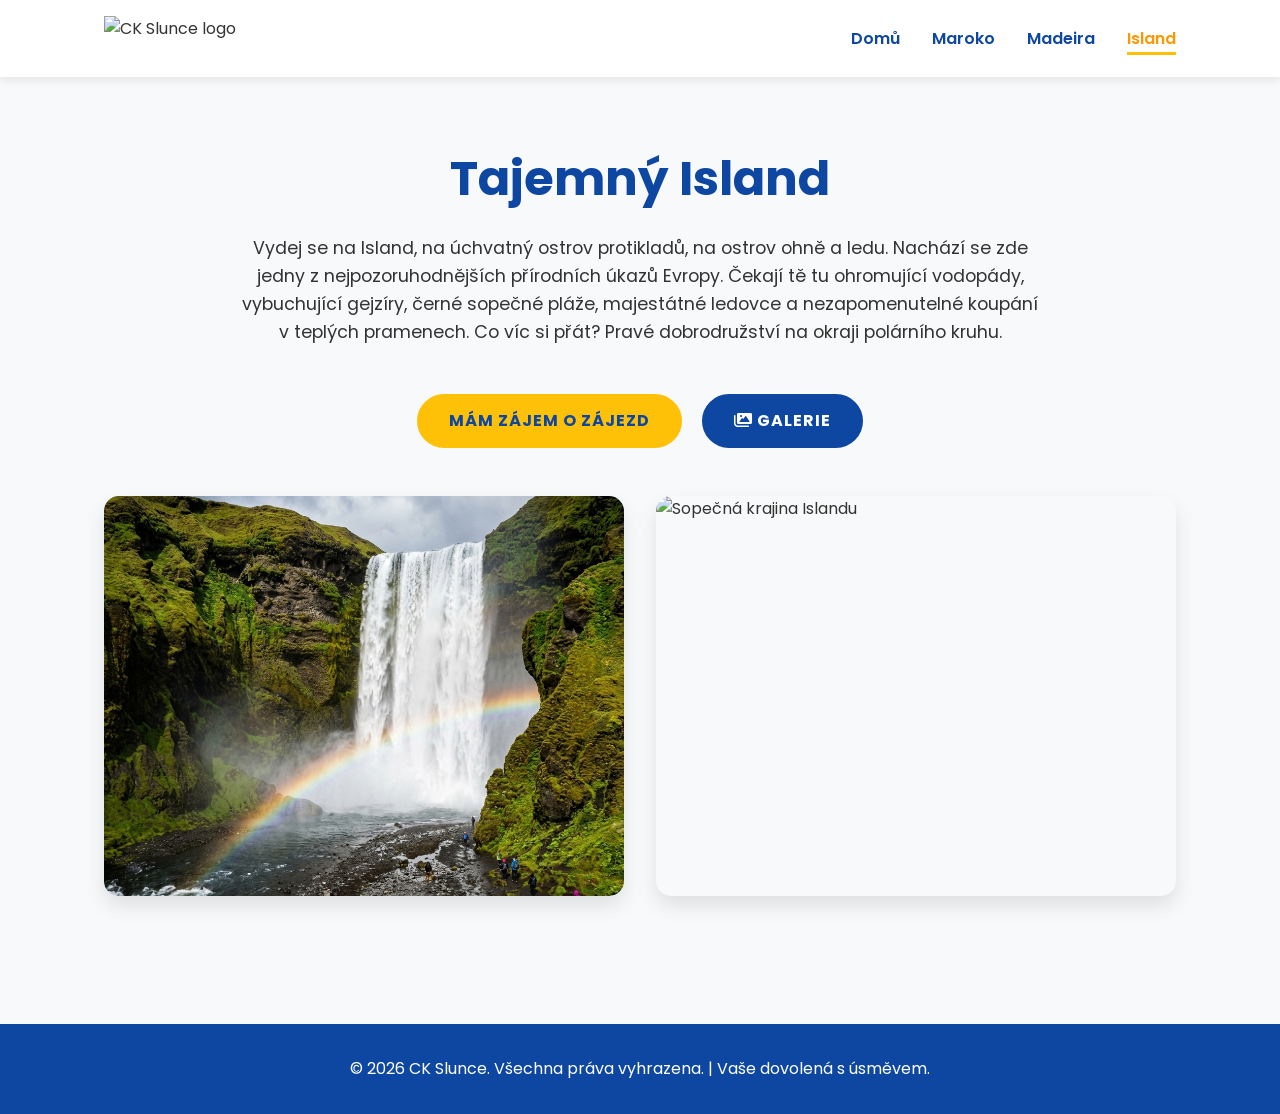
==== island.html @ e1917051 "terminy a popisky k cene" ====
<!DOCTYPE html>
<html lang="cs">

<head>
    <meta charset="UTF-8">
    <meta name="viewport" content="width=device-width, initial-scale=1.0">
    <title>Island | CK Slunce</title>
    <meta name="description"
        content="Zažijte drsnou a nádhernou přírodu Islandu s CK Slunce. Vodopády, ledovce a sopky.">
    <link rel="stylesheet" href="css/style.css">
    <link href="https://cdnjs.cloudflare.com/ajax/libs/font-awesome/6.0.0/css/all.min.css" rel="stylesheet">
</head>

<body>

    <header>
        <nav>
            <a href="index.html" class="logo">
                <img src="images/logo.png" alt="CK Slunce logo">
            </a>
            <ul class="nav-links">
                <li><a href="index.html">Domů</a></li>
                <li><a href="maroko.html">Maroko</a></li>
                <li><a href="madeira.html">Madeira</a></li>
                <li><a href="island.html" class="active">Island</a></li>
            </ul>
        </nav>
    </header>

    <main class="dest-page">
        <div class="dest-header">
            <h1>Tajemný Island</h1>
            <p class="dest-desc">Vydej se na Island, na úchvatný ostrov protikladů, na ostrov ohně a ledu. Nachází se
                zde jedny z nejpozoruhodnějších přírodních úkazů Evropy. Čekají tě tu ohromující vodopády, vybuchující
                gejzíry, černé sopečné pláže, majestátné ledovce a nezapomenutelné koupání v teplých pramenech. Co víc
                si přát? Pravé dobrodružství na okraji polárního kruhu.</p>
            <div class="dest-actions">
                <a href="#" id="open-modal-btn" class="btn">Mám zájem o zájezd</a>
                <a href="#" id="open-gallery-btn" class="btn btn-gallery"><i class="fas fa-images"></i> Galerie</a>
            </div>
        </div>

        <div class="gallery">
            <img src="images/island_1.jpg" alt="Nádherný vodopád na Islandu">
            <img src="https://images.unsplash.com/photo-1476610182048-b716b8518aae?auto=format&fit=crop&w=800&q=80"
                alt="Sopečná krajina Islandu">
        </div>
    </main>

    <!-- Modal Podrobnosti Zájezdu -->
    <div id="detail-modal" class="modal-overlay">
        <div class="modal-container">
            <button class="modal-close" id="close-modal-btn"><i class="fas fa-times"></i></button>

            <!-- VIEW 1: PODROBNOSTI ZÁJEZDU -->
            <div id="modal-details-view">
                <div class="modal-header">
                    <h2>Podrobnosti zájezdu: Island</h2>
                    <div class="modal-meta">
                        <div class="modal-meta-item">
                            <i class="far fa-calendar-alt"></i>
                            <span>15. 9. - 22. 9. 2026</span>
                        </div>
                        <div class="modal-meta-item">
                            <i class="far fa-clock"></i>
                            <span>8 dní / 7 nocí</span>
                        </div>
                        <div class="modal-meta-item">
                            <i class="fas fa-wallet"></i>
                            <span>27 000 Kč</span>
                        </div>
                        <div class="modal-meta-item">
                            <i class="far fa-calendar-alt"></i>
                            <span>22. 9. - 29. 9. 2026</span>
                        </div>
                        <div class="modal-meta-item">
                            <i class="far fa-clock"></i>
                            <span>8 dní / 7 nocí</span>
                        </div>
                        <div class="modal-meta-item">
                            <i class="fas fa-wallet"></i>
                            <span>27 000 Kč</span>
                        </div>
                    </div>
                </div>
                <div class="modal-body">
                    <h3>Co na zájezdu zažiješ</h3>
                    <ul class="program-highlights">
                        <li><i class="fas fa-compass"></i> Prozkoumej sopečné krátery, gejzíry a ledovcové laguny a
                            vydej se na výlet divokými fjordy nebo si pojď odpočinout v horkých pramenech.</li>
                        <li><i class="fas fa-tree"></i> Island je ostrov rozmanité a téměř nedotčené přírody. Ostrov
                            ledovců, sopek, fjordů, teplých pramenů, majestátných vodopádů i vysokých hor.</li>
                        <li><i class="fas fa-heart"></i> Island je možná drsný, možná přívětivý. Pro každého však
                            naprosto jedinečný.</li>
                        <li><i class="fas fa-mountain"></i> Islandská krajina patří mezi nejdramatičtější na světě. Na
                            vlastní oči uvidíš mohutné vodopády Gullfoss, Seljalandfoss a Skógafoss, projdeš se mezi
                            tektonickými deskami v národním parku Þingvellir nebo navštívíš slavný gejzír Strokkur,
                            který v pravidelných intervalech chrlí vodu do výšky několika desítek metrů. Nebude chybět
                            ani procházka po ledovci Solheimajokul nebo koupání v teplých pramenech uprostřed
                            majestátných hor.</li>
                        <li><i class="fas fa-city"></i> Hlavní město Islandu Reykjavík tě překvapí živým kulturním
                            životem a ikonickou architekturou, jako je kostel Hallgrímskirkja nebo moderní koncertní síň
                            Harpa.</li>
                        <li><i class="fas fa-users"></i> Prozkoumej Island s někým, kdo tu žil a zavede tě na místa, kam
                            ostatní nechodí. Pojď dále, pojď s námi.</li>
                    </ul>

                    <div class="price-info-container">
                        <div class="price-info-box included">
                            <h4><i class="fas fa-check-circle"></i> Je v ceně</h4>
                            <ul>
                                <li><i class="fas fa-check"></i> Ubytování na 7 nocí</li>
                                <li><i class="fas fa-check"></i> Doprava po ostrově</li>
                                <li><i class="fas fa-check"></i> Služby průvodce a řidiče</li>
                                <li><i class="fas fa-check"></i> Služby řidiče</li>
                                <li><i class="fas fa-check"></i> Tištěné materiály a další služby</li>
                            </ul>
                        </div>
                        <div class="price-info-box excluded">
                            <h4><i class="fas fa-times-circle"></i> Není v ceně</h4>
                            <ul>
                                <li><i class="fas fa-times"></i> Letenka zpáteční z Prahy (cca 15-17tis.Kč) nebo z
                                    Katovic (cca 5-7tis.Kč)</li>
                                <li><i class="fas fa-times"></i> Cestovní pojištění</li>
                                <li><i class="fas fa-times"></i> Strava</li>
                            </ul>
                        </div>
                    </div>


                </div>
            </div>
            <div class="modal-footer">
                <button class="btn btn-secondary" id="close-modal-btn-2">Zavřít</button>
                <button class="btn" id="open-form-btn">Nezávazně poptat</button>
            </div>
        </div>

        <!-- VIEW 2: INQUIRY FORM (Odesílá email přes FormSubmit) -->
        <div id="modal-form-view" style="display: none;">
            <div class="modal-header">
                <h2>Nezávazná poptávka</h2>
                <p class="form-intro">Vyplňte údaje níže. Po odeslání obdržíte potvrzení a my se vám ozveme zpět.
                </p>
            </div>
            <div class="modal-body">
                <!-- Zde změňte 'vas-email@domena.cz' na váš skutečný e-mail -->
                <form action="https://formsubmit.co/tomasphotoall@gmail.com" method="POST" class="inquiry-form">
                    <!-- Konfigurace FormSubmit -->
                    <input type="hidden" name="_subject" value="Nová poptávka: Tajemný Island">
                    <input type="hidden" name="_captcha" value="false">
                    <input type="hidden" name="_template" value="table">
                    <input type="text" name="_honey" style="display:none !important" tabindex="-1" autocomplete="off">
                    <!-- Honeypot Spam ochrana -->

                    <div class="form-group">
                        <label for="dest-name">Vybraný zájezd</label>
                        <input type="text" id="dest-name" name="Zájezd" value="Tajemný Island" readonly>
                    </div>

                    <div class="form-row">
                        <div class="form-group">
                            <label for="client-name">Jméno a příjmení *</label>
                            <input type="text" id="client-name" name="Jméno a příjmení" required
                                placeholder="Např. Jan Novák">
                        </div>
                        <div class="form-group">
                            <label for="client-email">E-mailová adresa *</label>
                            <input type="email" id="client-email" name="Email" required
                                placeholder="Např. jan.novak@email.cz">
                        </div>
                    </div>

                    <div class="form-row">
                        <div class="form-group">
                            <label for="client-phone">Telefonní číslo *</label>
                            <input type="tel" id="client-phone" name="Telefon" required
                                placeholder="Např. +420 123 456 789">
                        </div>
                        <div class="form-group">
                            <label for="client-travelers">Počet cestujících *</label>
                            <input type="number" id="client-travelers" name="Počet osob" min="1" value="2" required>
                        </div>
                    </div>

                    <div class="form-group">
                        <label for="client-message">Poznámka / doplňující dotazy</label>
                        <textarea id="client-message" name="Poznámka" rows="4"
                            placeholder="Máte zájem o konkrétní termín, stravu nebo jiné požadavky?"></textarea>
                    </div>

                    <div class="form-actions">
                        <button type="button" class="btn btn-secondary" id="back-to-details-btn">Zpět na
                            program</button>
                        <button type="submit" class="btn">Odeslat poptávku</button>
                    </div>
                </form>
            </div>
        </div>

    </div>
    </div>

    <footer>
        <p>&copy; 2026 CK Slunce. Všechna práva vyhrazena. | Vaše dovolená s úsměvem.</p>
    </footer>

    <script>
        const openModalBtn = document.getElementById('open-modal-btn');
        const closeModalBtn = document.getElementById('close-modal-btn');
        const closeModalBtn2 = document.getElementById('close-modal-btn-2');
        const modal = document.getElementById('detail-modal');

        // Form transition elements
        const openFormBtn = document.getElementById('open-form-btn');
        const backToDetailsBtn = document.getElementById('back-to-details-btn');
        const modalDetailsView = document.getElementById('modal-details-view');
        const modalFormView = document.getElementById('modal-form-view');

        openModalBtn.addEventListener('click', (e) => {
            e.preventDefault();
            // Reset to details view when opening
            modalDetailsView.style.display = 'block';
            modalFormView.style.display = 'none';
            modal.classList.add('active');
            document.body.classList.add('modal-open');
        });

        const closeModal = () => {
            modal.classList.remove('active');
            document.body.classList.remove('modal-open');
        };

        closeModalBtn.addEventListener('click', closeModal);
        closeModalBtn2.addEventListener('click', closeModal);

        // Transition from Details to Form
        openFormBtn.addEventListener('click', () => {
            modalDetailsView.style.display = 'none';
            modalFormView.style.display = 'block';
            // Scroll modal to top so user sees the form title
            document.querySelector('.modal-container').scrollTop = 0;
        });

        // Transition from Form back to Details
        backToDetailsBtn.addEventListener('click', () => {
            modalFormView.style.display = 'none';
            modalDetailsView.style.display = 'block';
            document.querySelector('.modal-container').scrollTop = 0;
        });

        // Close modal on click outside
        modal.addEventListener('click', (e) => {
            if (e.target === modal) {
                closeModal();
            }
        });

        // Close modal on Escape key
        document.addEventListener('keydown', (e) => {
            if (e.key === 'Escape' && modal.classList.contains('active')) {
                closeModal();
            }
        });
    </script>
    <script>
        window.galleryImages = [
            { src: 'images/Island/vodopád Skogarfoss.jpg', caption: 'Majestátní vodopád Skógafoss' },
            { src: 'images/Island/Arnastapi.jpg', caption: 'Malebný přístav Arnarstapi' },
            { src: 'images/Island/Duhové hory.jpg', caption: 'Duhové hory Landmannalaugar' },
            { src: 'images/Island/Geysir Strokkur.jpg', caption: 'Aktivní gejzír Strokkur' },
            { src: 'images/Island/Ledovec Solheimajokul.jpg', caption: 'Ledovcový splaz Sólheimajökull' },
            { src: 'images/Island/Reykajadalur.jpg', caption: 'Horké prameny v údolí Reykjadalur' },
            { src: 'images/Island/Teplá řeka Reykjadalur.jpg', caption: 'Koupání v teplé řece Reykjadalur' }
        ];
    </script>
    <script src="js/lightbox.js"></script>
</body>

</html>
---- css/style.css ----
@import url('https://fonts.googleapis.com/css2?family=Poppins:wght@300;400;600;700&display=swap');

:root {
    --primary-color: #FFC107; /* Slunečná žlutá */
    --primary-dark: #FF9800; /* Tmavší žlutá/oranžová */
    --secondary-color: #0D47A1; /* Tmavě modrá */
    --secondary-light: #1976D2; /* Světlejší modrá */
    --text-color: #333333;
    --text-light: #777777;
    --bg-color: #F8F9FA;
    --white: #FFFFFF;
    --transition: all 0.3s ease;
    --shadow: 0 10px 20px rgba(0,0,0,0.1);
}

* {
    margin: 0;
    padding: 0;
    box-sizing: border-box;
}

body {
    font-family: 'Poppins', sans-serif;
    color: var(--text-color);
    background-color: var(--bg-color);
    line-height: 1.6;
}

a {
    text-decoration: none;
    color: inherit;
}

/* Header & Navigation */
header {
    background-color: var(--white);
    box-shadow: 0 2px 10px rgba(0,0,0,0.1);
    position: sticky;
    top: 0;
    z-index: 1000;
}

nav {
    display: flex;
    justify-content: space-between;
    align-items: center;
    padding: 1rem 5%;
    max-width: 1200px;
    margin: 0 auto;
}

.logo {
    display: flex;
    align-items: center;
}

.logo img {
    height: 45px;
    width: auto;
    display: block;
    transition: var(--transition);
}

.logo:hover img {
    transform: scale(1.03);
}

.nav-links {
    list-style: none;
    display: flex;
    gap: 2rem;
}

.nav-links a {
    font-weight: 600;
    color: var(--secondary-color);
    transition: var(--transition);
    position: relative;
    padding-bottom: 5px;
}

.nav-links a::after {
    content: '';
    position: absolute;
    width: 0;
    height: 3px;
    background-color: var(--primary-color);
    bottom: 0;
    left: 0;
    transition: var(--transition);
}

.nav-links a:hover::after, .nav-links a.active::after {
    width: 100%;
}

.nav-links a:hover, .nav-links a.active {
    color: var(--primary-dark);
}

/* Hero Section */
.hero {
    height: 80vh;
    background-size: cover;
    background-position: center;
    position: relative;
    display: flex;
    align-items: center;
    justify-content: center;
    text-align: center;
    color: var(--white);
}

.hero::before {
    content: '';
    position: absolute;
    top: 0;
    left: 0;
    width: 100%;
    height: 100%;
    background: rgba(13, 71, 161, 0.4);
}

.hero-content {
    position: relative;
    z-index: 1;
    max-width: 800px;
    padding: 2rem;
}

.hero h1 {
    font-size: 4rem;
    font-weight: 700;
    margin-bottom: 1rem;
    text-shadow: 2px 2px 4px rgba(0,0,0,0.5);
}

.hero h1 span {
    color: var(--primary-color);
}

.hero p {
    font-size: 1.2rem;
    margin-bottom: 2rem;
    text-shadow: 1px 1px 3px rgba(0,0,0,0.5);
}

.btn {
    display: inline-block;
    padding: 12px 30px;
    background-color: var(--primary-color);
    color: var(--secondary-color);
    border-radius: 30px;
    font-weight: 700;
    text-transform: uppercase;
    letter-spacing: 1px;
    transition: var(--transition);
    border: 2px solid var(--primary-color);
}

.btn:hover {
    background-color: transparent;
    color: var(--primary-color);
}

/* Destinations Grid (Home) */
.destinations {
    padding: 5rem 5%;
    max-width: 1200px;
    margin: 0 auto;
}

.section-title {
    text-align: center;
    font-size: 2.5rem;
    color: var(--secondary-color);
    margin-bottom: 3rem;
    position: relative;
}

.section-title::after {
    content: '';
    display: block;
    width: 60px;
    height: 4px;
    background-color: var(--primary-color);
    margin: 10px auto 0;
    border-radius: 2px;
}

.grid {
    display: grid;
    grid-template-columns: repeat(auto-fit, minmax(300px, 1fr));
    gap: 2rem;
}

.card {
    background: var(--white);
    border-radius: 15px;
    overflow: hidden;
    box-shadow: var(--shadow);
    transition: var(--transition);
    cursor: pointer;
}

.card:hover {
    transform: translateY(-10px);
    box-shadow: 0 15px 30px rgba(0,0,0,0.2);
}

.card-img {
    height: 250px;
    overflow: hidden;
}

.card-img img {
    width: 100%;
    height: 100%;
    object-fit: cover;
    transition: transform 0.5s ease;
}

.card:hover .card-img img {
    transform: scale(1.1);
}

.card-content {
    padding: 1.5rem;
    text-align: center;
}

.card-content h3 {
    font-size: 1.5rem;
    color: var(--secondary-color);
    margin-bottom: 10px;
}

.card-content p {
    color: var(--text-light);
    margin-bottom: 15px;
}

.card-btn {
    display: inline-block;
    color: var(--secondary-light);
    font-weight: 600;
    transition: var(--transition);
}

.card-btn:hover {
    color: var(--primary-dark);
}

/* Destination Pages Specific */
.dest-page {
    padding: 4rem 5%;
    max-width: 1200px;
    margin: 0 auto;
}

.dest-header {
    text-align: center;
    margin-bottom: 3rem;
}

.dest-header h1 {
    font-size: 3rem;
    color: var(--secondary-color);
    margin-bottom: 1rem;
}

.dest-desc {
    font-size: 1.1rem;
    color: var(--text-color);
    max-width: 800px;
    margin: 0 auto 3rem;
    text-align: center;
}

.gallery {
    display: grid;
    grid-template-columns: repeat(auto-fit, minmax(400px, 1fr));
    gap: 2rem;
}

.gallery img {
    width: 100%;
    height: 400px;
    object-fit: cover;
    border-radius: 15px;
    box-shadow: var(--shadow);
    transition: var(--transition);
}

.gallery img:hover {
    transform: scale(1.02);
}

/* Footer */
footer {
    background-color: var(--secondary-color);
    color: var(--white);
    text-align: center;
    padding: 2rem 5%;
    margin-top: 4rem;
}

/* Modal Popup styles */
.modal-overlay {
    position: fixed;
    top: 0;
    left: 0;
    width: 100%;
    height: 100%;
    background: rgba(13, 71, 161, 0.4);
    backdrop-filter: blur(8px);
    -webkit-backdrop-filter: blur(8px);
    display: flex;
    justify-content: center;
    align-items: center;
    z-index: 2000;
    opacity: 0;
    pointer-events: none;
    transition: opacity 0.4s ease;
}

.modal-overlay.active {
    opacity: 1;
    pointer-events: all;
}

.modal-container {
    background: var(--white);
    width: 90%;
    max-width: 800px;
    max-height: 85vh;
    border-radius: 20px;
    box-shadow: 0 20px 50px rgba(13, 71, 161, 0.15);
    overflow-y: auto;
    position: relative;
    transform: scale(0.9) translateY(20px);
    transition: transform 0.4s cubic-bezier(0.165, 0.84, 0.44, 1);
    padding: 2.5rem;
}

.modal-overlay.active .modal-container {
    transform: scale(1) translateY(0);
}

.modal-close {
    position: absolute;
    top: 1.5rem;
    right: 1.5rem;
    font-size: 1.5rem;
    color: var(--text-light);
    cursor: pointer;
    transition: var(--transition);
    border: none;
    background: transparent;
    width: 40px;
    height: 40px;
    border-radius: 50%;
    display: flex;
    align-items: center;
    justify-content: center;
    background: var(--bg-color);
}

.modal-close:hover {
    color: var(--secondary-color);
    background: var(--primary-color);
    transform: rotate(90deg);
}

.modal-header {
    margin-bottom: 2rem;
    border-bottom: 2px solid var(--bg-color);
    padding-bottom: 1.5rem;
}

.modal-header h2 {
    color: var(--secondary-color);
    font-size: 2.2rem;
    font-weight: 700;
}

.modal-meta {
    display: flex;
    flex-wrap: wrap;
    gap: 1.5rem;
    margin-top: 1rem;
    font-size: 1.05rem;
}

.modal-meta-item {
    display: flex;
    align-items: center;
    gap: 10px;
    font-weight: 600;
    color: var(--secondary-light);
    background: rgba(25, 118, 210, 0.05);
    padding: 6px 16px;
    border-radius: 20px;
}

.modal-meta-item i {
    color: var(--primary-dark);
}

.modal-body {
    display: flex;
    flex-direction: column;
    gap: 1.5rem;
}

.modal-body h3 {
    color: var(--secondary-color);
    font-size: 1.4rem;
    border-left: 4px solid var(--primary-color);
    padding-left: 10px;
    margin-top: 0.5rem;
}

.program-timeline {
    position: relative;
    border-left: 2px solid rgba(25, 118, 210, 0.2);
    padding-left: 2rem;
    margin-left: 10px;
    margin-top: 1.5rem;
}

.program-day {
    position: relative;
    margin-bottom: 2rem;
}

.program-day:last-child {
    margin-bottom: 0;
}

.program-day::before {
    content: '';
    position: absolute;
    left: calc(-2rem - 7px);
    top: 6px;
    width: 12px;
    height: 12px;
    border-radius: 50%;
    background-color: var(--primary-color);
    border: 3px solid var(--white);
    box-shadow: 0 0 0 3px var(--secondary-light);
    transition: var(--transition);
}

.program-day:hover::before {
    background-color: var(--secondary-color);
    box-shadow: 0 0 0 3px var(--primary-color);
}

.program-day h4 {
    font-size: 1.15rem;
    color: var(--secondary-color);
    margin-bottom: 6px;
}

.program-day p {
    color: var(--text-color);
    font-size: 0.95rem;
}

.modal-footer {
    margin-top: 2.5rem;
    display: flex;
    justify-content: flex-end;
    gap: 1rem;
    border-top: 2px solid var(--bg-color);
    padding-top: 1.5rem;
}

/* Prevent scrolling when modal is open */
body.modal-open {
    overflow: hidden;
}

/* Form styles inside modal */
.inquiry-form {
    margin-top: 0.5rem;
    display: flex;
    flex-direction: column;
    gap: 1.2rem;
}

.form-intro {
    font-size: 0.95rem;
    color: var(--text-light);
    margin-bottom: 0.5rem;
}

.form-group {
    display: flex;
    flex-direction: column;
    gap: 6px;
}

.form-group label {
    font-size: 0.9rem;
    font-weight: 600;
    color: var(--secondary-color);
}

.form-group input, 
.form-group textarea {
    padding: 12px 16px;
    border: 1.5px solid rgba(13, 71, 161, 0.15);
    border-radius: 10px;
    font-family: inherit;
    font-size: 0.95rem;
    color: var(--text-color);
    background-color: var(--bg-color);
    transition: var(--transition);
    width: 100%;
}

.form-group input[readonly] {
    background-color: rgba(25, 118, 210, 0.05);
    border-color: rgba(25, 118, 210, 0.1);
    color: var(--secondary-color);
    font-weight: 600;
    cursor: not-allowed;
}

.form-group input:focus, 
.form-group textarea:focus {
    outline: none;
    border-color: var(--secondary-light);
    background-color: var(--white);
    box-shadow: 0 0 0 3px rgba(25, 118, 210, 0.15);
}

.form-row {
    display: grid;
    grid-template-columns: 1fr 1fr;
    gap: 1.2rem;
}

.form-actions {
    display: flex;
    justify-content: flex-end;
    gap: 1rem;
    margin-top: 1rem;
    border-top: 2px solid var(--bg-color);
    padding-top: 1.5rem;
}

.btn-secondary {
    background-color: transparent !important;
    color: var(--secondary-color) !important;
    border-color: var(--secondary-color) !important;
}

.btn-secondary:hover {
    background-color: var(--bg-color) !important;
}

@media (max-width: 600px) {
    .form-row {
        grid-template-columns: 1fr;
        gap: 1.2rem;
    }
}

/* Responsive */
@media (max-width: 768px) {
    .nav-links {
        display: none; /* Pro jednoduchost skryjeme na malých mobilech, nebo by se dělalo hamburger menu */
    }
    .hero h1 {
        font-size: 2.5rem;
    }
    .gallery {
        grid-template-columns: 1fr;
    }
    .modal-container {
        padding: 1.5rem;
        width: 95%;
    }
    .modal-header h2 {
        font-size: 1.8rem;
    }
    .modal-meta {
        gap: 0.8rem;
    }
    .modal-meta-item {
        font-size: 0.9rem;
        padding: 4px 12px;
    }
}

/* Destination actions layout */
.dest-actions {
    display: flex;
    justify-content: center;
    gap: 1.2rem;
    flex-wrap: wrap;
    margin-top: 1.5rem;
}

.btn-gallery {
    background-color: var(--secondary-color) !important;
    color: var(--white) !important;
    border-color: var(--secondary-color) !important;
}

.btn-gallery:hover {
    background-color: transparent !important;
    color: var(--secondary-color) !important;
}

/* Lightbox styles */
.lightbox-overlay {
    position: fixed;
    top: 0;
    left: 0;
    width: 100%;
    height: 100%;
    background: rgba(0, 0, 0, 0.95);
    backdrop-filter: blur(10px);
    -webkit-backdrop-filter: blur(10px);
    display: flex;
    justify-content: center;
    align-items: center;
    z-index: 3000;
    opacity: 0;
    pointer-events: none;
    transition: opacity 0.4s ease;
}

.lightbox-overlay.active {
    opacity: 1;
    pointer-events: all;
}

.lightbox-content {
    position: relative;
    max-width: 85%;
    max-height: 80vh;
    display: flex;
    flex-direction: column;
    align-items: center;
    justify-content: center;
}

.lightbox-content img {
    max-width: 100%;
    max-height: 75vh;
    object-fit: contain;
    border-radius: 8px;
    box-shadow: 0 10px 30px rgba(0, 0, 0, 0.5);
    user-select: none;
    -webkit-user-drag: none;
}

.lightbox-caption {
    color: var(--white);
    margin-top: 15px;
    font-size: 1.1rem;
    font-weight: 500;
    text-align: center;
    text-shadow: 1px 1px 3px rgba(0, 0, 0, 0.8);
}

.lightbox-counter {
    color: rgba(255, 255, 255, 0.6);
    font-size: 0.9rem;
    margin-top: 5px;
}

/* Lightbox Controls */
.lightbox-close,
.lightbox-prev,
.lightbox-next {
    position: absolute;
    background: rgba(255, 255, 255, 0.1);
    border: none;
    color: var(--white);
    cursor: pointer;
    display: flex;
    align-items: center;
    justify-content: center;
    border-radius: 50%;
    transition: var(--transition);
    z-index: 3100;
}

.lightbox-close:hover,
.lightbox-prev:hover,
.lightbox-next:hover {
    background: var(--primary-color) !important;
    color: var(--secondary-color) !important;
}

.lightbox-close {
    top: 2rem;
    right: 2rem;
    width: 50px;
    height: 50px;
    font-size: 1.5rem;
}

.lightbox-prev {
    left: 2rem;
    width: 60px;
    height: 60px;
    font-size: 1.8rem;
}

.lightbox-next {
    right: 2rem;
    width: 60px;
    height: 60px;
    font-size: 1.8rem;
}

/* Responsive lightbox controls for smaller screens */
@media (max-width: 768px) {
    .lightbox-prev {
        left: 0.5rem;
        width: 45px;
        height: 45px;
        font-size: 1.2rem;
    }
    .lightbox-next {
        right: 0.5rem;
        width: 45px;
        height: 45px;
        font-size: 1.2rem;
    }
    .lightbox-close {
        top: 1rem;
        right: 1rem;
        width: 40px;
        height: 40px;
        font-size: 1.1rem;
    }
}

/* Program highlights list */
.program-highlights {
    list-style: none;
    display: flex;
    flex-direction: column;
    gap: 12px;
    margin-top: 1rem;
    padding-left: 0;
}

.program-highlights li {
    display: flex;
    align-items: flex-start;
    gap: 12px;
    font-size: 1rem;
    line-height: 1.55;
}

.program-highlights li i {
    color: var(--primary-dark);
    margin-top: 4px;
    font-size: 1.1rem;
    flex-shrink: 0;
}

/* Pricing Info styling (Included / Excluded) */
.price-info-container {
    display: grid;
    grid-template-columns: 1fr 1fr;
    gap: 1.5rem;
    margin-top: 1.8rem;
}

.price-info-box {
    padding: 1.5rem;
    border-radius: 12px;
    background: var(--bg-color);
    box-shadow: 0 4px 6px rgba(0, 0, 0, 0.02);
}

.price-info-box.included {
    border-left: 5px solid #2e7d32; /* Rich Green */
}

.price-info-box.excluded {
    border-left: 5px solid #d32f2f; /* Rich Red */
}

.price-info-box h4 {
    color: var(--secondary-color);
    font-size: 1.15rem;
    margin-bottom: 1rem;
    display: flex;
    align-items: center;
    gap: 10px;
}

.price-info-box.included h4 i {
    color: #2e7d32;
}

.price-info-box.excluded h4 i {
    color: #d32f2f;
}

.price-info-box ul {
    list-style: none;
    display: flex;
    flex-direction: column;
    gap: 10px;
    padding-left: 0;
}

.price-info-box ul li {
    display: flex;
    align-items: flex-start;
    gap: 10px;
    font-size: 0.95rem;
    color: var(--text-color);
}

.price-info-box ul li i {
    margin-top: 3px;
    font-size: 1rem;
    flex-shrink: 0;
}

.price-info-box.included ul li i {
    color: #2e7d32;
}

.price-info-box.excluded ul li i {
    color: #d32f2f;
}

@media (max-width: 650px) {
    .price-info-container {
        grid-template-columns: 1fr;
        gap: 1.2rem;
    }
}
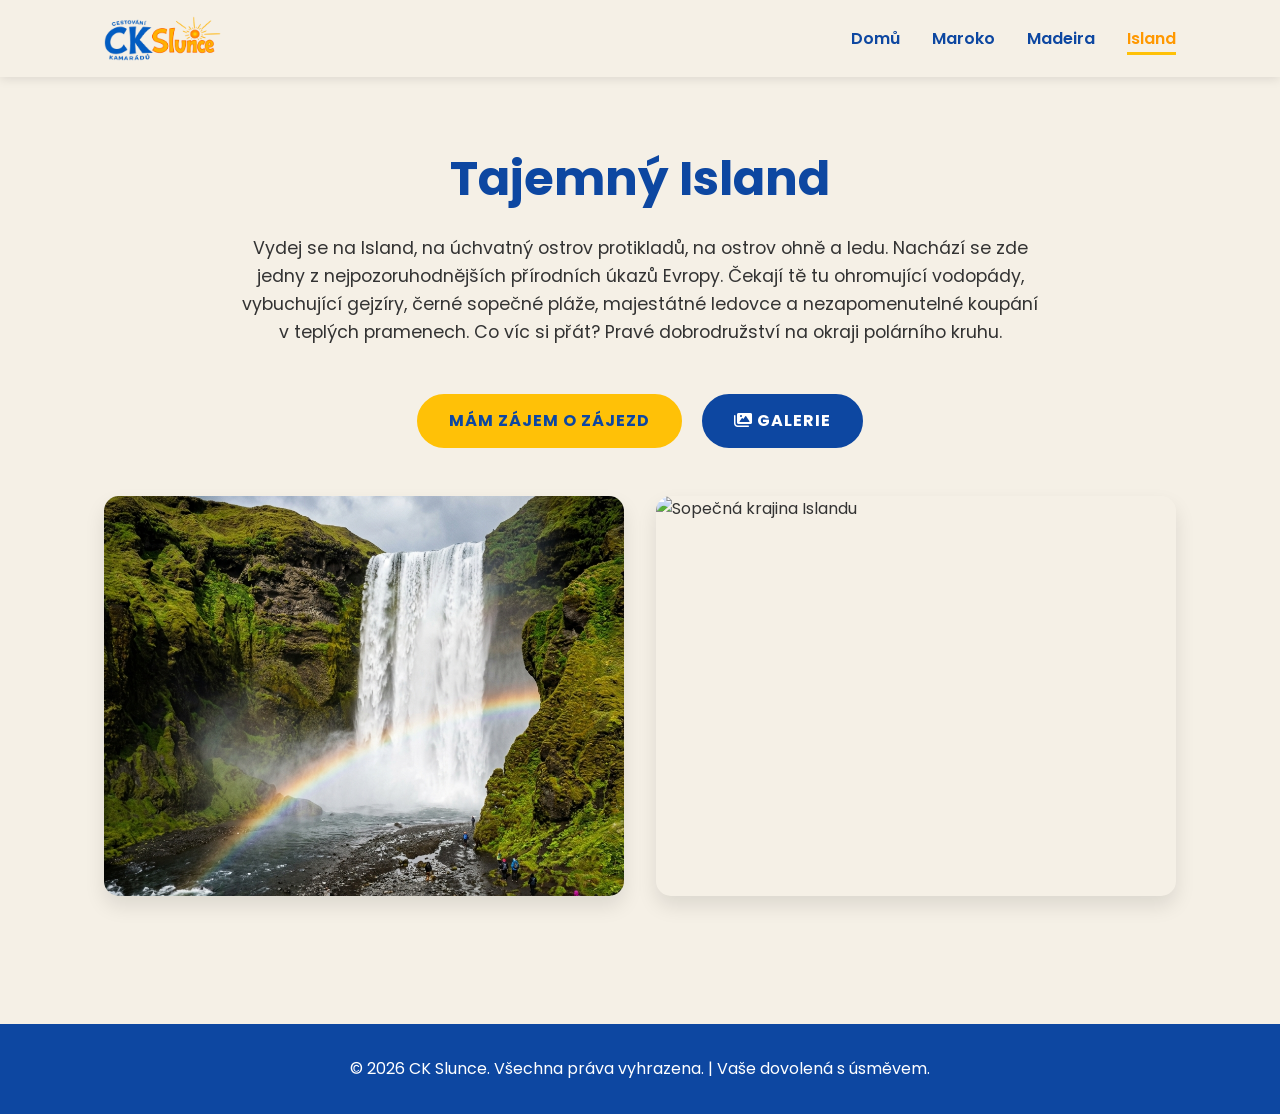
==== commit f54c100b: "transparent logo na zbylych strankach" ====
--- a/island.html
+++ b/island.html
@@ -16,7 +16,7 @@
     <header>
         <nav>
             <a href="index.html" class="logo">
-                <img src="images/logo.png" alt="CK Slunce logo">
+                <img src="images/logo_transparent.png" alt="CK Slunce logo">
             </a>
             <ul class="nav-links">
                 <li><a href="index.html">Domů</a></li>
--- a/css/style.css
+++ b/css/style.css
@@ -1,16 +1,21 @@
 @import url('https://fonts.googleapis.com/css2?family=Poppins:wght@300;400;600;700&display=swap');
 
 :root {
-    --primary-color: #FFC107; /* Slunečná žlutá */
-    --primary-dark: #FF9800; /* Tmavší žlutá/oranžová */
-    --secondary-color: #0D47A1; /* Tmavě modrá */
-    --secondary-light: #1976D2; /* Světlejší modrá */
+    --primary-color: #FFC107;
+    /* Slunečná žlutá */
+    --primary-dark: #FF9800;
+    /* Tmavší žlutá/oranžová */
+    --secondary-color: #0D47A1;
+    /* Tmavě modrá */
+    --secondary-light: #1976D2;
+    /* Světlejší modrá */
     --text-color: #333333;
     --text-light: #777777;
-    --bg-color: #F8F9FA;
+    #--bg-color: #F8F9FA;
+    --bg-color: #f5f0e6;
     --white: #FFFFFF;
-    --transition: all 0.3s ease;
-    --shadow: 0 10px 20px rgba(0,0,0,0.1);
+    --bezova: #f5f0e6;
+    --shadow: 0 10px 20px rgba(0, 0, 0, 0.1);
 }
 
 * {
@@ -33,8 +38,8 @@
 
 /* Header & Navigation */
 header {
-    background-color: var(--white);
-    box-shadow: 0 2px 10px rgba(0,0,0,0.1);
+    background-color: var(--bezova);
+    box-shadow: 0 2px 10px rgba(0, 0, 0, 0.1);
     position: sticky;
     top: 0;
     z-index: 1000;
@@ -90,11 +95,13 @@
     transition: var(--transition);
 }
 
-.nav-links a:hover::after, .nav-links a.active::after {
+.nav-links a:hover::after,
+.nav-links a.active::after {
     width: 100%;
 }
 
-.nav-links a:hover, .nav-links a.active {
+.nav-links a:hover,
+.nav-links a.active {
     color: var(--primary-dark);
 }
 
@@ -118,8 +125,9 @@
     left: 0;
     width: 100%;
     height: 100%;
-    background: rgba(13, 71, 161, 0.4);
-}
+    background: rgba(13, 71, 161, -0.6);
+}
+
 
 .hero-content {
     position: relative;
@@ -132,7 +140,8 @@
     font-size: 4rem;
     font-weight: 700;
     margin-bottom: 1rem;
-    text-shadow: 2px 2px 4px rgba(0,0,0,0.5);
+    # text-shadow: 2px 2px 4px rgba(0, 0, 0, 0.5);
+    text-shadow: 5px 5px 3px rgba(0, 0, 0, 0.5);
 }
 
 .hero h1 span {
@@ -142,7 +151,7 @@
 .hero p {
     font-size: 1.2rem;
     margin-bottom: 2rem;
-    text-shadow: 1px 1px 3px rgba(0,0,0,0.5);
+    text-shadow: 2px 2px 1px rgba(0, 0, 0, 0.5);
 }
 
 .btn {
@@ -205,7 +214,7 @@
 
 .card:hover {
     transform: translateY(-10px);
-    box-shadow: 0 15px 30px rgba(0,0,0,0.2);
+    box-shadow: 0 15px 30px rgba(0, 0, 0, 0.2);
 }
 
 .card-img {
@@ -508,7 +517,7 @@
     color: var(--secondary-color);
 }
 
-.form-group input, 
+.form-group input,
 .form-group textarea {
     padding: 12px 16px;
     border: 1.5px solid rgba(13, 71, 161, 0.15);
@@ -529,7 +538,7 @@
     cursor: not-allowed;
 }
 
-.form-group input:focus, 
+.form-group input:focus,
 .form-group textarea:focus {
     outline: none;
     border-color: var(--secondary-light);
@@ -572,24 +581,31 @@
 /* Responsive */
 @media (max-width: 768px) {
     .nav-links {
-        display: none; /* Pro jednoduchost skryjeme na malých mobilech, nebo by se dělalo hamburger menu */
-    }
+        display: none;
+        /* Pro jednoduchost skryjeme na malých mobilech, nebo by se dělalo hamburger menu */
+    }
+
     .hero h1 {
         font-size: 2.5rem;
     }
+
     .gallery {
         grid-template-columns: 1fr;
     }
+
     .modal-container {
         padding: 1.5rem;
         width: 95%;
     }
+
     .modal-header h2 {
         font-size: 1.8rem;
     }
+
     .modal-meta {
         gap: 0.8rem;
     }
+
     .modal-meta-item {
         font-size: 0.9rem;
         padding: 4px 12px;
@@ -729,12 +745,14 @@
         height: 45px;
         font-size: 1.2rem;
     }
+
     .lightbox-next {
         right: 0.5rem;
         width: 45px;
         height: 45px;
         font-size: 1.2rem;
     }
+
     .lightbox-close {
         top: 1rem;
         right: 1rem;
@@ -785,11 +803,13 @@
 }
 
 .price-info-box.included {
-    border-left: 5px solid #2e7d32; /* Rich Green */
+    border-left: 5px solid #2e7d32;
+    /* Rich Green */
 }
 
 .price-info-box.excluded {
-    border-left: 5px solid #d32f2f; /* Rich Red */
+    border-left: 5px solid #d32f2f;
+    /* Rich Red */
 }
 
 .price-info-box h4 {
@@ -844,4 +864,4 @@
         grid-template-columns: 1fr;
         gap: 1.2rem;
     }
-}
+}
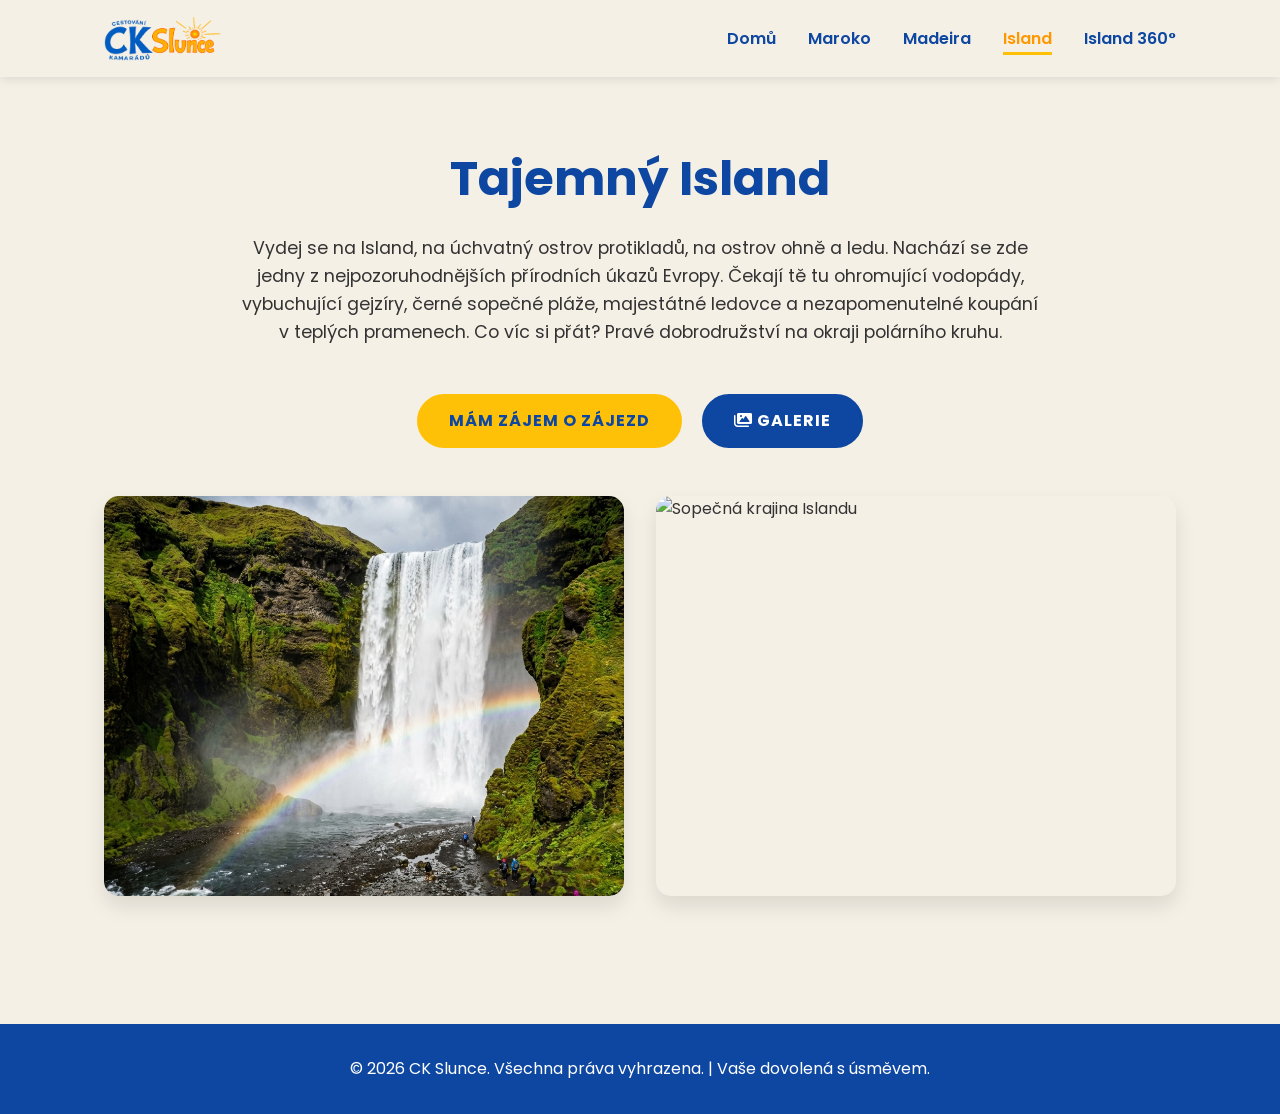
==== commit b819b0f1: "pridano Island360" ====
--- a/island.html
+++ b/island.html
@@ -23,7 +23,13 @@
                 <li><a href="maroko.html">Maroko</a></li>
                 <li><a href="madeira.html">Madeira</a></li>
                 <li><a href="island.html" class="active">Island</a></li>
+                <li><a href="island360.html">Island 360°</a></li>
             </ul>
+            <button class="menu-toggle" id="menu-toggle" aria-label="Menu" aria-expanded="false">
+                <span></span>
+                <span></span>
+                <span></span>
+            </button>
         </nav>
     </header>
 
@@ -129,12 +135,11 @@
 
 
                 </div>
-            </div>
-            <div class="modal-footer">
-                <button class="btn btn-secondary" id="close-modal-btn-2">Zavřít</button>
-                <button class="btn" id="open-form-btn">Nezávazně poptat</button>
-            </div>
-        </div>
+                <div class="modal-footer">
+                    <button class="btn btn-secondary" id="close-modal-btn-2">Zavřít</button>
+                    <button class="btn" id="open-form-btn">Nezávazně poptat</button>
+                </div>
+            </div>
 
         <!-- VIEW 2: INQUIRY FORM (Odesílá email přes FormSubmit) -->
         <div id="modal-form-view" style="display: none;">
@@ -145,7 +150,7 @@
             </div>
             <div class="modal-body">
                 <!-- Zde změňte 'vas-email@domena.cz' na váš skutečný e-mail -->
-                <form action="https://formsubmit.co/tomasphotoall@gmail.com" method="POST" class="inquiry-form">
+                <form action="https://formsubmit.co/ckslunce@gmail.com" method="POST" class="inquiry-form">
                     <!-- Konfigurace FormSubmit -->
                     <input type="hidden" name="_subject" value="Nová poptávka: Tajemný Island">
                     <input type="hidden" name="_captcha" value="false">
@@ -198,6 +203,20 @@
             </div>
         </div>
 
+        <!-- VIEW 3: SUCCESS MESSAGE -->
+        <div id="modal-success-view" style="display: none;">
+            <div class="modal-body" style="text-align: center; padding: 40px 20px;">
+                <div class="success-icon" style="margin: 0 auto 20px auto; display: flex; justify-content: center; align-items: center; width: 64px; height: 64px; background-color: rgba(46, 125, 50, 0.1); color: #2e7d32; border-radius: 50%;">
+                    <svg xmlns="http://www.w3.org/2000/svg" width="32" height="32" viewBox="0 0 24 24" fill="none" stroke="currentColor" stroke-width="3" stroke-linecap="round" stroke-linejoin="round"><polyline points="20 6 9 17 4 12"></polyline></svg>
+                </div>
+                <h2 style="color: #2e7d32; margin-bottom: 10px;">Děkujeme za poptávku!</h2>
+                <p style="font-size: 1.1rem; margin-bottom: 25px; line-height: 1.6; color: #555;">
+                    Vaše poptávka byla úspěšně odeslána. Brzy se vám ozveme zpět.
+                </p>
+                <button class="btn" id="success-close-btn" style="min-width: 120px;">Zavřít</button>
+            </div>
+        </div>
+
     </div>
     </div>
 
@@ -209,6 +228,7 @@
         const openModalBtn = document.getElementById('open-modal-btn');
         const closeModalBtn = document.getElementById('close-modal-btn');
         const closeModalBtn2 = document.getElementById('close-modal-btn-2');
+        const successCloseBtn = document.getElementById('success-close-btn');
         const modal = document.getElementById('detail-modal');
 
         // Form transition elements
@@ -216,12 +236,16 @@
         const backToDetailsBtn = document.getElementById('back-to-details-btn');
         const modalDetailsView = document.getElementById('modal-details-view');
         const modalFormView = document.getElementById('modal-form-view');
+        const modalSuccessView = document.getElementById('modal-success-view');
+        const form = document.querySelector('.inquiry-form');
 
         openModalBtn.addEventListener('click', (e) => {
             e.preventDefault();
             // Reset to details view when opening
             modalDetailsView.style.display = 'block';
             modalFormView.style.display = 'none';
+            modalSuccessView.style.display = 'none';
+            form.reset();
             modal.classList.add('active');
             document.body.classList.add('modal-open');
         });
@@ -233,11 +257,13 @@
 
         closeModalBtn.addEventListener('click', closeModal);
         closeModalBtn2.addEventListener('click', closeModal);
+        successCloseBtn.addEventListener('click', closeModal);
 
         // Transition from Details to Form
         openFormBtn.addEventListener('click', () => {
             modalDetailsView.style.display = 'none';
             modalFormView.style.display = 'block';
+            modalSuccessView.style.display = 'none';
             // Scroll modal to top so user sees the form title
             document.querySelector('.modal-container').scrollTop = 0;
         });
@@ -246,6 +272,7 @@
         backToDetailsBtn.addEventListener('click', () => {
             modalFormView.style.display = 'none';
             modalDetailsView.style.display = 'block';
+            modalSuccessView.style.display = 'none';
             document.querySelector('.modal-container').scrollTop = 0;
         });
 
@@ -261,6 +288,45 @@
             if (e.key === 'Escape' && modal.classList.contains('active')) {
                 closeModal();
             }
+        });
+
+        // Handle AJAX form submission
+        form.addEventListener('submit', (e) => {
+            e.preventDefault();
+
+            const submitBtn = form.querySelector('button[type="submit"]');
+            const originalBtnText = submitBtn.textContent;
+            submitBtn.textContent = 'Odesílám...';
+            submitBtn.disabled = true;
+
+            const formData = new FormData(form);
+            const object = Object.fromEntries(formData.entries());
+            const json = JSON.stringify(object);
+
+            fetch('https://formsubmit.co/ajax/ckslunce@gmail.com', {
+                method: 'POST',
+                headers: {
+                    'Content-Type': 'application/json',
+                    'Accept': 'application/json'
+                },
+                body: json
+            })
+            .then(response => {
+                if (response.ok) {
+                    modalFormView.style.display = 'none';
+                    modalSuccessView.style.display = 'block';
+                    form.reset();
+                } else {
+                    throw new Error('Chyba při odesílání');
+                }
+            })
+            .catch(error => {
+                alert('Omlouváme se, ale při odesílání formuláře došlo k chybě. Zkuste to prosím znovu nebo nás kontaktujte přímo.');
+            })
+            .finally(() => {
+                submitBtn.textContent = originalBtnText;
+                submitBtn.disabled = false;
+            });
         });
     </script>
     <script>
@@ -275,6 +341,7 @@
         ];
     </script>
     <script src="js/lightbox.js"></script>
+    <script src="js/menu.js"></script>
 </body>
 
 </html>
--- a/css/style.css
+++ b/css/style.css
@@ -151,7 +151,8 @@
 .hero p {
     font-size: 1.2rem;
     margin-bottom: 2rem;
-    text-shadow: 2px 2px 1px rgba(0, 0, 0, 0.5);
+    text-shadow: 1px 1px 1px rgba(0, 0, 0, 0.5);
+    color: var(--secondary-color);
 }
 
 .btn {
@@ -299,6 +300,7 @@
     border-radius: 15px;
     box-shadow: var(--shadow);
     transition: var(--transition);
+    cursor: pointer;
 }
 
 .gallery img:hover {
@@ -578,11 +580,112 @@
     }
 }
 
+/* Hamburger Toggle Button */
+.menu-toggle {
+    display: none;
+    flex-direction: column;
+    justify-content: space-between;
+    width: 30px;
+    height: 21px;
+    background: transparent;
+    border: none;
+    cursor: pointer;
+    padding: 0;
+    z-index: 1100;
+}
+
+.menu-toggle span {
+    display: block;
+    width: 100%;
+    height: 3px;
+    background-color: var(--secondary-color);
+    border-radius: 3px;
+    transition: transform 0.3s cubic-bezier(0.645, 0.045, 0.355, 1),
+        opacity 0.3s ease,
+        background-color 0.3s ease;
+}
+
+.menu-toggle.active span:nth-child(1) {
+    transform: translateY(9px) rotate(45deg);
+    background-color: var(--primary-dark);
+}
+
+.menu-toggle.active span:nth-child(2) {
+    opacity: 0;
+    transform: scaleX(0);
+}
+
+.menu-toggle.active span:nth-child(3) {
+    transform: translateY(-9px) rotate(-45deg);
+    background-color: var(--primary-dark);
+}
+
+body.menu-open {
+    overflow: hidden;
+}
+
 /* Responsive */
 @media (max-width: 768px) {
+    .menu-toggle {
+        display: flex;
+    }
+
     .nav-links {
-        display: none;
-        /* Pro jednoduchost skryjeme na malých mobilech, nebo by se dělalo hamburger menu */
+        position: fixed;
+        top: 0;
+        right: -100%;
+        width: 100%;
+        height: 100vh;
+        background-color: rgba(245, 240, 230, 0.96);
+        backdrop-filter: blur(10px);
+        -webkit-backdrop-filter: blur(10px);
+        display: flex;
+        flex-direction: column;
+        justify-content: center;
+        align-items: center;
+        gap: 2.5rem;
+        transition: right 0.4s cubic-bezier(0.77, 0, 0.175, 1);
+        z-index: 1050;
+        box-shadow: -5px 0 15px rgba(0, 0, 0, 0.05);
+        padding: 2rem;
+    }
+
+    .nav-links.active {
+        right: 0;
+    }
+
+    .nav-links li {
+        opacity: 0;
+        transform: translateY(20px);
+        transition: opacity 0.4s ease, transform 0.4s ease;
+    }
+
+    .nav-links.active li {
+        opacity: 1;
+        transform: translateY(0);
+    }
+
+    .nav-links.active li:nth-child(1) {
+        transition-delay: 0.1s;
+    }
+
+    .nav-links.active li:nth-child(2) {
+        transition-delay: 0.15s;
+    }
+
+    .nav-links.active li:nth-child(3) {
+        transition-delay: 0.2s;
+    }
+
+    .nav-links.active li:nth-child(4) {
+        transition-delay: 0.25s;
+    }
+
+    .nav-links a {
+        font-size: 1.8rem;
+        font-weight: 700;
+        color: var(--secondary-color);
+        padding: 10px 20px;
     }
 
     .hero h1 {
